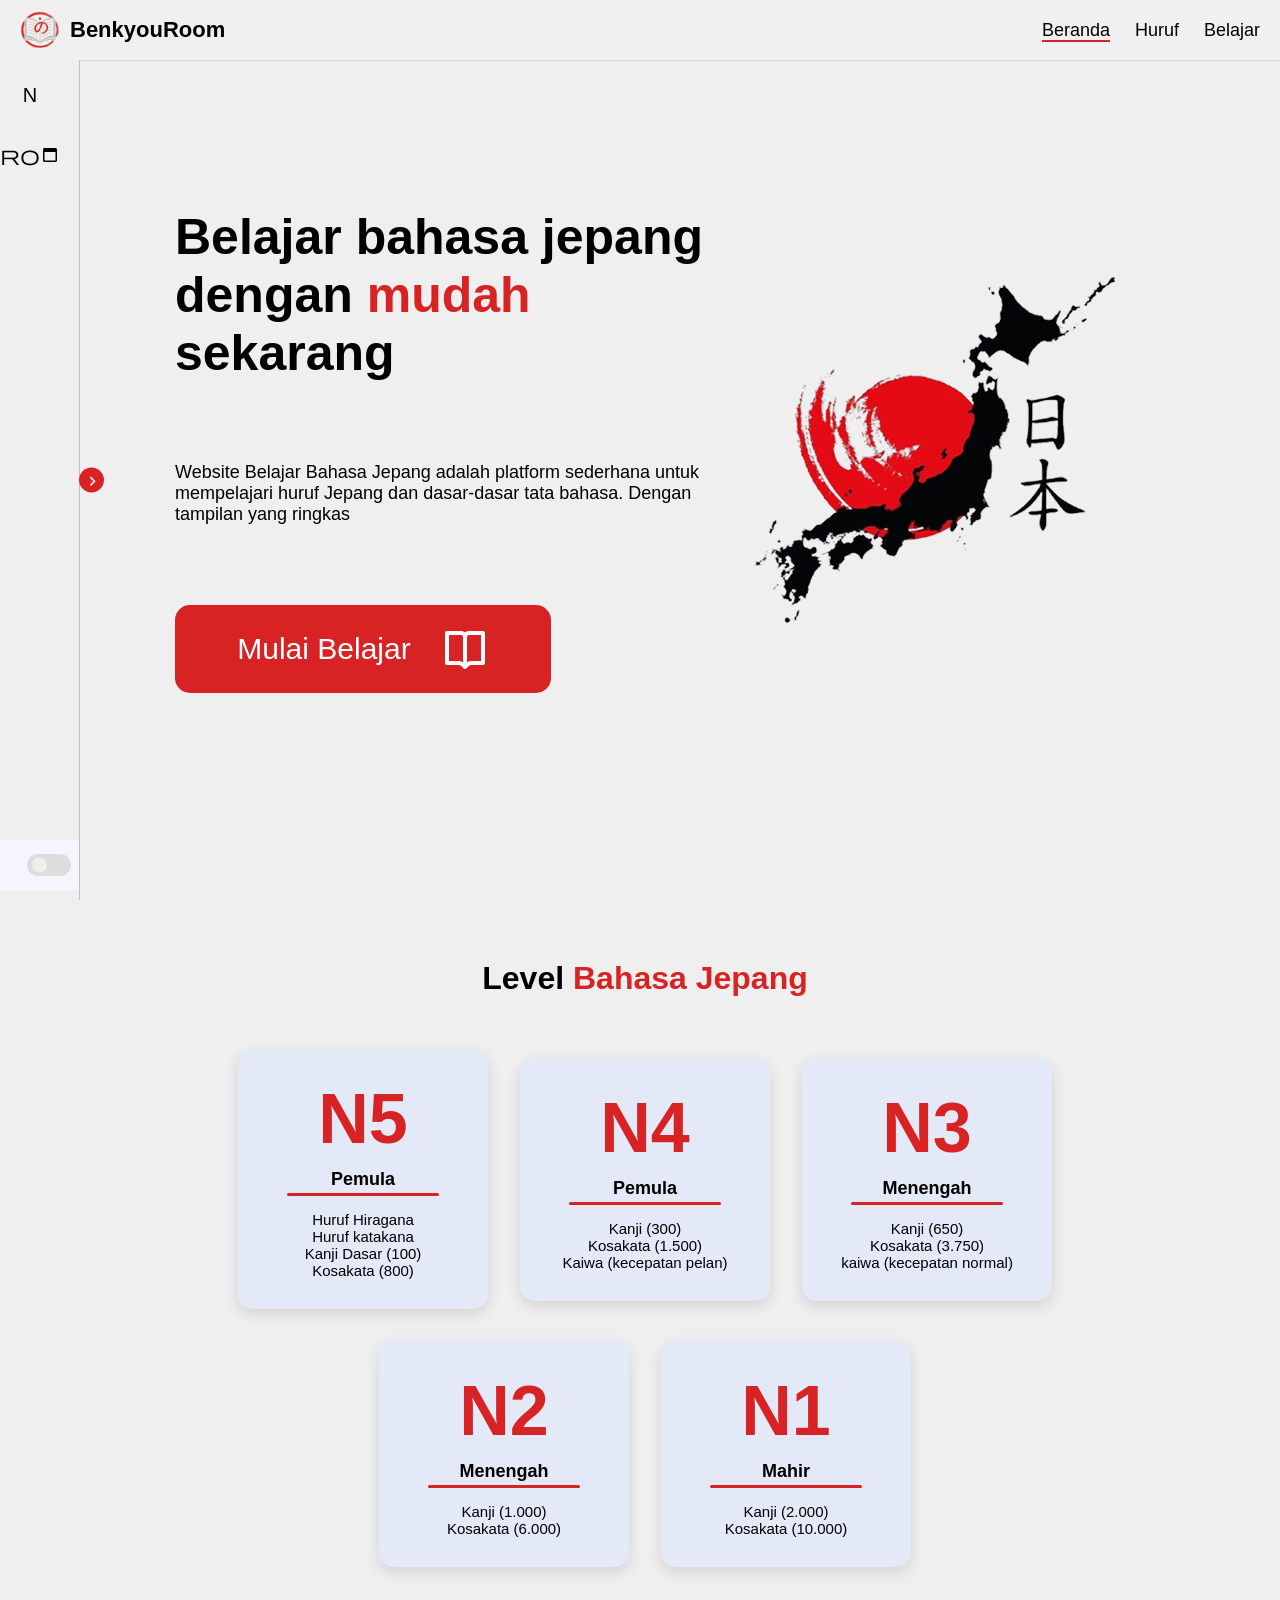
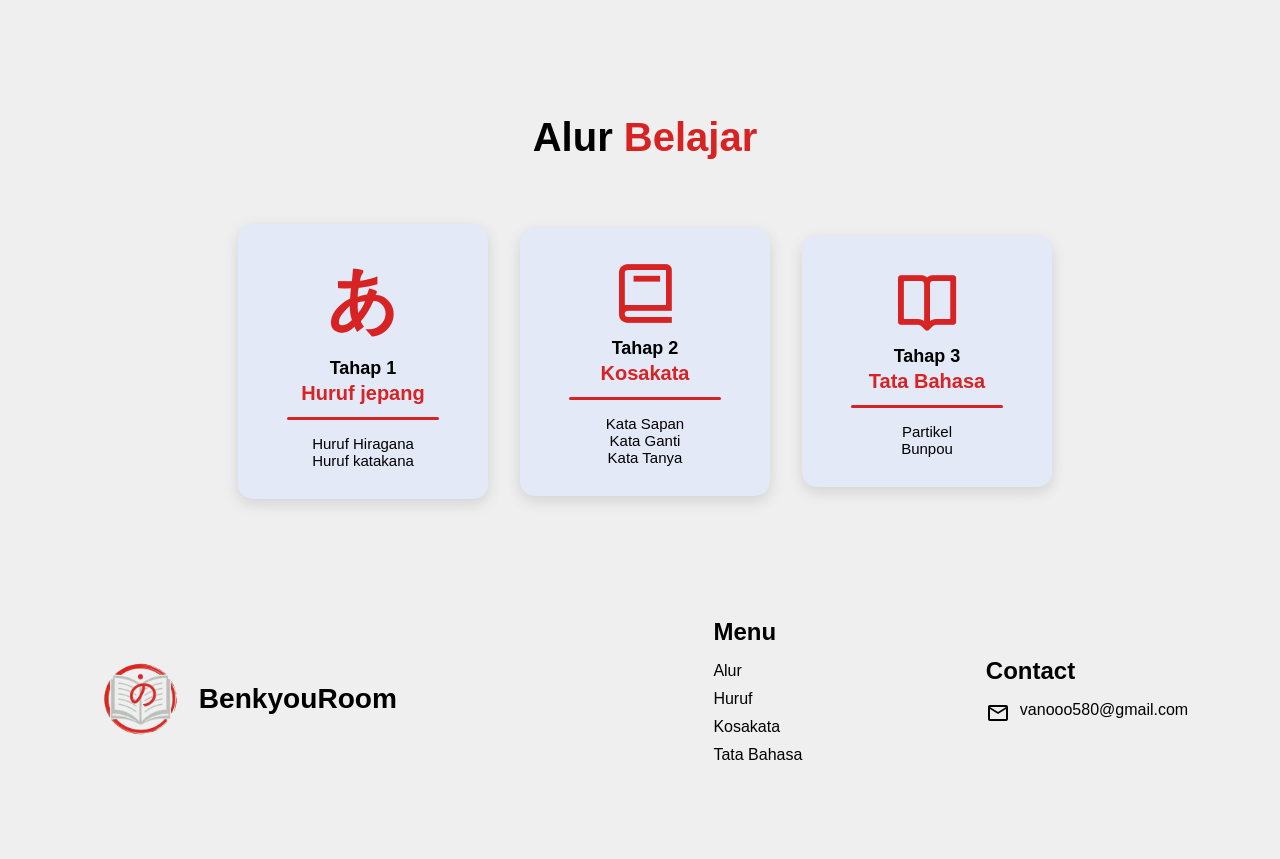
==== index.html @ 00b2b66e "Proses" ====
<!DOCTYPE html>
<html lang="en">
  <head>
    <meta charset="UTF-8" />
    <meta name="viewport" content="width=device-width, initial-scale=1.0" />
    <title>BenkyouRoom</title>
    <link rel="stylesheet" href="style.css" />
    <link rel="shortcut icon" href="img/favicon.png" type="image/x-icon">
    <link href="https://unpkg.com/boxicons@2.1.4/css/boxicons.min.css" rel="stylesheet" />
    <link href="https://fonts.googleapis.com/css2?family=Material+Symbols+Outlined" rel="stylesheet" />
  </head>
  <body>
    <!-- Loading -->
    <!-- <div id="loading">
      <div class="loader"></div>
    </div> -->

    <!-- Navbar -->
    <div id="appearance" >
      <nav class="top-navbar">
        <div class="nav-left">
          <img src="img/logo.png" class="nav-logo" />
          <h2 class="nav-title">BenkyouRoom</h2>
        </div>

        <ul class="nav-menu">
          <li><a href="" class="active" >Beranda</a></li>
          <li><a href="huruf.html">Huruf</a></li>
          <li><a href="belajar.html">Belajar</a></li>
        </ul>
      </nav>

      <!-- Sidebar -->
      <div class="sidebar close">
        <i class="bx bx-chevron-right toggle"></i>
        <div class="menu-bar">
          <div class="menu">
            <ul class="menu-links">
              <li class="nav-link">
                <a href="#level">
                  <span class="icon">N</span>
                  <span class="text nav-text">Level</span>
                </a>
              </li>
              <li class="nav-link">
                <a href="#alur">
                  <span class="material-symbols-outlined icon">
                    road
                    </span>
                  <span class="text nav-text">Alur</span>
                </a>
              </li>
            </ul>
          </div>

          <div class="bottom-content">
            <li class="mode">
              <div class="moon-sun">
                <i class="bx bx-moon icon moon"></i>
                <i class="bx bx-sun icon sun"></i>
              </div>
              <span class="mode-text text">Dark Mode</span>

              <div class="toggle-switch">
                <span class="switch"></span>
              </div>
            </li>
          </div>
        </div>
      </div>

      <main class="container">
        <div class="hero-section" id="beranda">
          <div class="text">
            <h1 class="header">
              Belajar bahasa jepang dengan <span class="red">mudah</span> <br />
              sekarang
            </h1>
            <p class="descrip">Website Belajar Bahasa Jepang adalah platform sederhana untuk mempelajari huruf Jepang dan dasar-dasar tata bahasa. Dengan tampilan yang ringkas</p>
            <div class="btn">
              <button  id="btnMulai">Mulai Belajar <i class="bx bx-book-open icon"></i></button>
            </div>
          </div>

          <div class="img-wrapper">
            <img class="pulau_black" src="img/pulau_black.png" width="100%" />
            <img class="pulau_with" src="img/pulau_with.png " width="110%" />
          </div>
        </div>

        <div class="huruf-container" id="level">
          <h1 class="title">Level <span class="red">Bahasa Jepang</span></h1>
          <div class="huruf-wrapper">
            <div class="box">
              <h1>N5</h1>
              <h4>Pemula</h4>
              <span></span>
              <ul>
                <li>Huruf Hiragana</li>
                <li>Huruf katakana</li>
                <li>Kanji Dasar (100) </li>
                <li>Kosakata (800) </li>
              </ul>
            </div>
            <div class="box">
              <h1>N4</h1>
              <h4>Pemula</h4>
              <span></span>
              <ul>
                <li>Kanji (300) </li>
                <li>Kosakata (1.500) </li>
                <li>Kaiwa (kecepatan pelan)</li>
              </ul>
            </div>
            <div class="box">
              <h1>N3</h1>
              <h4>Menengah</h4>
              <span></span>
              <ul>
                <li>Kanji (650) </li>
                <li>Kosakata (3.750) </li>
                <li>kaiwa (kecepatan normal)</li>
                <li></li>
              </ul>
            </div>
          </div>
          <div class="huruf-wrapper">
            <div class="box">
              <h1>N2</h1>
              <h4>Menengah</h4>
              <span></span>
              <ul>
                <li>Kanji (1.000) </li>
                <li>Kosakata (6.000) </li>
              </ul>
            </div>
            <div class="box">
              <h1>N1</h1>
              <h4>Mahir</h4>
              <span></span>
              <ul>
                <li>Kanji (2.000) </li>
                <li>Kosakata (10.000) </li>
              </ul>
            </div>
          </div>
        </div>
        <!-- ==== Alur Belajar ==== -->
         <div class="huruf-container" id="alur">
          <h1 class="title">Alur <span class="red">Belajar</span> </h1>

          <div class="huruf-wrapper">
            <div class="box">
              <h1>あ</h1>
              <h4>Tahap 1</h4>
              <h2>Huruf jepang</h2>
              <span></span>
              <ul>
                <li>Huruf Hiragana</li>
                <li>Huruf katakana</li>
              </ul>
            </div>
            <div class="box">
              <i class='bx bx-book'></i>
              <h4>Tahap 2</h4>
              <h2>Kosakata</h2>
              <span></span>
              <ul>
                <li>Kata Sapan</li>
                <li>Kata Ganti</li>
                <li>Kata Tanya</li>
              </ul>
            </div>
            <div class="box">
              <i class='bx bx-book-open'></i>
              <h4>Tahap 3</h4>
              <h2>Tata Bahasa</h2>
              <span></span>
              <ul>
                <li>Partikel</li>
                <li>Bunpou</li>
              </ul>
            </div>
          </div>
         </div>
      </main>

      <footer class="container">
        <div class="footer-container">
          <div class="logo">
            <img src="img/logo.png" alt="Logo" width="18%">
            <h3>BenkyouRoom</h3>
          </div>
          <div class="menu">
            <h2>Menu</h2>
            <ul class="jarak">
              <li>Alur</li>
              <li>Huruf</li>
              <li>Kosakata</li>
              <li>Tata Bahasa</li>
            </ul>
          </div>
          <div class="contact">
            <h2>Contact</h2>
           <div class="contact-container jarak">
            <span class="material-symbols-outlined">
              mail
              </span>
            <p>vanooo580@gmail.com</p>
           </div>
          </div>
        </div>
      </footer>
    </div>
    <script src="script.js"></script>
  </body>
</html>
---- style.css ----
* {
    font-family: sans-serif;
    margin: 0;
    padding: 0;
    box-sizing: border-box;
}

:root {
    /* === Colors === */
    --body-color: #E4E9F7;
    --sidebar-color: #efefef;
    --primary-color: #D72323;
    --primary-color-light: #F6F5FF;
    --toggle-color: #DDD;
    --text-color: #000;

    /* === Transition === */
    --tran-02: all 0.2s ease;
    --tran-03: all 0.3s ease;
    --tran-04: all 0.4s ease;
    --tran-05: all 0.5s ease;
}

html {
    scroll-behavior: smooth;
}

body {
    height: 100vh;
    background-color: var(--sidebar-color);
    transition: var(--tran-05);
}

body.dark {
    --body-color: #18191a;
    --sidebar-color: #242526;
    --primary-color: #3A3B3C;
    --primary-color-light: #3a3b3c;
    --toggle-color: #fff;
    --text-color: #ccc;
}

body.dark .sidebar .toggle {
    color: var(--text-color);
}

/* ==== Loading ==== */
#loading {
    margin: 0;
    height: 100vh;
    display: flex;
    justify-content: center;
    align-items: center;
}

.loader {
    width: 50px;
    aspect-ratio: 1;
    border-radius: 50%;
    border: 8px solid #f83838;
    animation: l20-1 0.8s infinite linear alternate, l20-2 1.6s infinite linear;
}

@keyframes l20-1 {
    0% {
        clip-path: polygon(50% 50%, 0 0, 50% 0%, 50% 0%, 50% 0%, 50% 0%, 50% 0%)
    }

    12.5% {
        clip-path: polygon(50% 50%, 0 0, 50% 0%, 100% 0%, 100% 0%, 100% 0%, 100% 0%)
    }

    25% {
        clip-path: polygon(50% 50%, 0 0, 50% 0%, 100% 0%, 100% 100%, 100% 100%, 100% 100%)
    }

    50% {
        clip-path: polygon(50% 50%, 0 0, 50% 0%, 100% 0%, 100% 100%, 50% 100%, 0% 100%)
    }

    62.5% {
        clip-path: polygon(50% 50%, 100% 0, 100% 0%, 100% 0%, 100% 100%, 50% 100%, 0% 100%)
    }

    75% {
        clip-path: polygon(50% 50%, 100% 100%, 100% 100%, 100% 100%, 100% 100%, 50% 100%, 0% 100%)
    }

    100% {
        clip-path: polygon(50% 50%, 50% 100%, 50% 100%, 50% 100%, 50% 100%, 50% 100%, 0% 100%)
    }
}

@keyframes l20-2 {
    0% {
        transform: scaleY(1) rotate(0deg)
    }

    49.99% {
        transform: scaleY(1) rotate(135deg)
    }

    50% {
        transform: scaleY(-1) rotate(0deg)
    }

    100% {
        transform: scaleY(-1) rotate(-135deg)
    }
}

/* ===== TOP NAVBAR ===== */
.top-navbar {
    width: 100%;
    background: #f0f0f0;
    border-bottom: 1px solid #d4d4d4;
    padding: 10px 20px;
    display: flex;
    align-items: center;
    justify-content: space-between;
    position: fixed;
    top: 0;
    left: 0;
    z-index: 100;
}

.nav-left {
    display: flex;
    align-items: center;
    gap: 10px;
}

.nav-logo {
    width: 40px;
    height: 40px;
    object-fit: contain;
}

.nav-title {
    font-size: 22px;
    font-weight: 700;
}

.nav-menu {
    list-style: none;
    display: flex;
    gap: 25px;
}

.nav-menu li a {
    position: relative;
    text-decoration: none;
    color: #000;
    font-size: 18px;
}

.nav-menu li a::after {
    content: "";
    position: absolute;
    left: 0;
    bottom: -3px;
    width: 0;
    height: 2px;
    background: #D72323;
    transition: 0.3s ease;
}

.nav-menu li a:hover::after {
    width: 100%;
}

.active {
    border-bottom: 2px solid #D72323;
}

/* ==== Sidebar ==== */
.sidebar {
    position: fixed;
    top: 60px;
    left: 0;
    height: calc(100% - 60px);
    width: 250px;
    background-color: var(--sidebar-color);
    transition: var(--tran-05);
    z-index: 1000;
    border-right: 1px solid rgba(0, 0, 0, 0.2);
}

body.dark .sidebar {
    border-right: 1px solid rgba(255, 255, 255, 0.2);
}

.sidebar.close {
    width: 80px;
}

.sidebar li {
    height: 50px;
    margin-top: 10px;
    list-style: none;
    display: flex;
    align-items: center;
}

.sidebar li .icon {
    display: flex;
    align-items: center;
    justify-content: center;
    font-size: 20px;
    min-width: 60px;
}

.sidebar li .icon,
.sidebar li .text {
    color: var(--text-color);
    transition: var(--tran-02);
}

.sidebar .text {
    font-size: 16px;
    font-weight: 500;
    color: var(--text-color);
    transition: var(--tran-04);
    white-space: nowrap;
    opacity: 1;
}

.sidebar.close .text {
    opacity: 0;
}

.sidebar .toggle {
    position: absolute;
    top: 50%;
    right: -25px;
    height: 25px;
    width: 25px;
    background-color: var(--primary-color);
    display: flex;
    align-items: center;
    justify-content: center;
    border-radius: 50%;
    transform: translateY(-50%) rotate(180deg);
    color: var(--sidebar-color);
    font-size: 20px;
}

.sidebar.close .toggle {
    transform: translateY(-50%);
}

body.dark .sidebar .toggle {
    color: var(--text-color);
}

.sidebar li a {
    height: 100%;
    width: 100%;
    display: flex;
    align-items: center;
    text-decoration: none;
    border-radius: 6px;
    transition: var(--tran-04);
}

.sidebar li a:hover {
    background-color: var(--primary-color);
}

.sidebar li a:hover .icon,
.sidebar li a:hover .text {
    color: var(--sidebar-color);
}

body.dark li a:hover .icon,
body.dark li a:hover .text {
    color: var(--text-color);
}

.sidebar .menu-bar {
    height: calc(100% - 10px);
    display: flex;
    flex-direction: column;
    justify-content: space-between;
}

.menu-bar .mode {
    background-color: var(--primary-color-light);
    position: relative;
    background-color: var(--primary-color-light);
}

.menu-bar .mode .moon-sun {
    height: 50px;
    width: 60px;
    display: flex;
    align-items: center;
}

.menu-bar .mode i {
    position: absolute;
}

.menu-bar .mode i.sun {
    opacity: 0;
}

body.dark .menu-bar .mode i.sun {
    opacity: 1;
}

body.dark .menu-bar .mode i.moon {
    opacity: 0;
}

.menu-bar .mode .toggle-switch {
    right: 0;
    position: absolute;
    height: 100%;
    display: flex;
    align-items: center;
    justify-content: center;
    min-width: 60px;
    border-radius: 6px;
    cursor: pointer;
    background-color: var(--primary-color-light);
}

.toggle-switch .switch {
    position: relative;
    height: 22px;
    width: 44px;
    border-radius: 25px;
    background-color: var(--toggle-color);
}

.switch::before {
    content: '';
    position: absolute;
    height: 15px;
    width: 15px;
    border-radius: 50%;
    top: 50%;
    left: 5px;
    transform: translateY(-50%);
    background: var(--sidebar-color);
    transition: var(--tran-03);
}

body.dark .switch::before {
    left: 20px;
}

/* ==== Hero section ==== */
.container {
    margin-left: 250px;
}

.hero-section {
    display: flex;
    justify-content: center;
    align-items: center;
    gap: 20px;
    height: 100vh;
}

.jarak {
    margin: 1rem 0;

}

body.dark .container {
    color: var(--text-color);
}

.sidebar.close~.container {
    margin-left: 10px;
}

.container .text {
    width: 35rem;
    font-size: 25px;
    display: flex;
    flex-direction: column;
    gap: 80px;
}

.container .descrip {
    font-size: large;
}

.red {
    color: #D72323;
}

.btn button {
    background-color: #D72323;
    padding: 20px;
    border: none;
    border-radius: 15px;
    color: #fff;
    width: 376px;
    font-size: 30px;
    display: flex;
    align-items: center;
    justify-content: center;
    gap: 30px;
    cursor: pointer;
    transition: transform 0.4s ease, box-shadow 0.4s ease;
}

.btn a{
    text-decoration: none;
}

.btn button:hover {
    transform: translateY(-20px);
    transition: var(--tran-05);
}

.btn button .icon {
    font-size: 3rem;
}

.pulau_black {
    display: block;
}

.pulau_with {
    display: none;
}

body.dark .pulau_black {
    display: none;
}

body.dark .pulau_with {
    display: block;
}

/* ≒＝＝＝ Table ==== */
.huruf-container {
    width: 100%;
    display: flex;
    flex-direction: column;
    justify-content: center;
    padding: 40px 0;
}

.huruf-wrapper {
    display: flex;
    align-items: center;
    justify-content: center;
    margin-top: 2rem;
}

.title {
    text-align: center;
    font-size: 32px;
    font-weight: bold;
    margin: 20px;
}

table {
    border-collapse: collapse;
    margin-top: 2rem;
}

table td {
    width: 80px;
    height: 80px;
    border: 1px solid #000;
    text-align: center;
    vertical-align: middle;
    font-size: 28px;
    font-weight: bold;
    position: relative;
}

table td:hover {
    background-color: var(--primary-color);
    color: #fff;
    transform: scale(1.15);
    outline: 1px solid #000;
    border-radius: 10px;
    cursor: pointer;
}

body.dark table td {
    border-color: #fff;
}

table td span {
    display: block;
    font-size: 14px;
    margin-top: 4px;
    font-weight: normal;
}


/* ==== Alur ==== */

#alur {
    width: 100%;
    display: flex;
    flex-direction: column;
    align-items: center;
    margin-top: 3rem;
}

#alur .title {
    font-size: 40px;
    margin-bottom: 2rem;
}

#alur .title .red {
    color: #D72323;
}

.huruf-wrapper {
    display: flex;
    justify-content: center;
    flex-wrap: wrap;
    gap: 2rem;
}

.box {
    width: 250px;
    background: var(--body-color);
    border-radius: 15px;
    padding: 30px;
    text-align: center;
    box-shadow: 0px 5px 15px rgba(0, 0, 0, 0.12);
    transition: 0.3s;
}

.box:hover {
    transform: translateY(-5px);
    box-shadow: 0px 8px 20px rgba(0, 0, 0, 0.15);
}

.box h1,
.box i {
    font-size: 70px;
    margin-bottom: 10px;
    color: #D72323;
}


.box h4 {
    font-size: 18px;
    color: var(--text-color);
    margin-bottom: 3px;
}

.box h2 {
    font-size: 20px;
    color: #D72323;
    margin-bottom: 12px;
}

.box span {
    display: block;
    width: 80%;
    height: 3px;
    background: #D72323;
    margin: 0 auto 15px auto;
    border-radius: 10px;
}

.box ul {
    list-style: none;
    padding: 0;
}

.box ul li {
    font-size: 15px;
    text-align: center;
}

/* ==== footer ==== */

.footer-container {
    width: 100%;
    display: flex;
    align-items: center;
    justify-content: space-around;
}

.footer-container .logo {
    height: 20rem;
    display: flex;
    align-items: center;
    font-size: x-large;
    gap: 20px;
}

.footer-container .menu ul li {
    list-style: none;
    margin-bottom: 10px;
}

.footer-container .contact-container {
    display: flex;
    gap: 10px;
}

.tag {
    text-align: center;
    padding: 10px;
    background-color: #000;
    color: var(--body-color);
}

body.dark footer,
body.dark footer .tag {
    color: var(--text-color);
}

/* ==== Bab ==== */
.text-left {
    margin-left: 8rem;
}

.huruf-jepang {
   margin-left: 11rem;
   margin-top: 2rem;
   margin-bottom: 2rem;
}

.huruf-jepang,
.romaji {
    list-style: none;
}
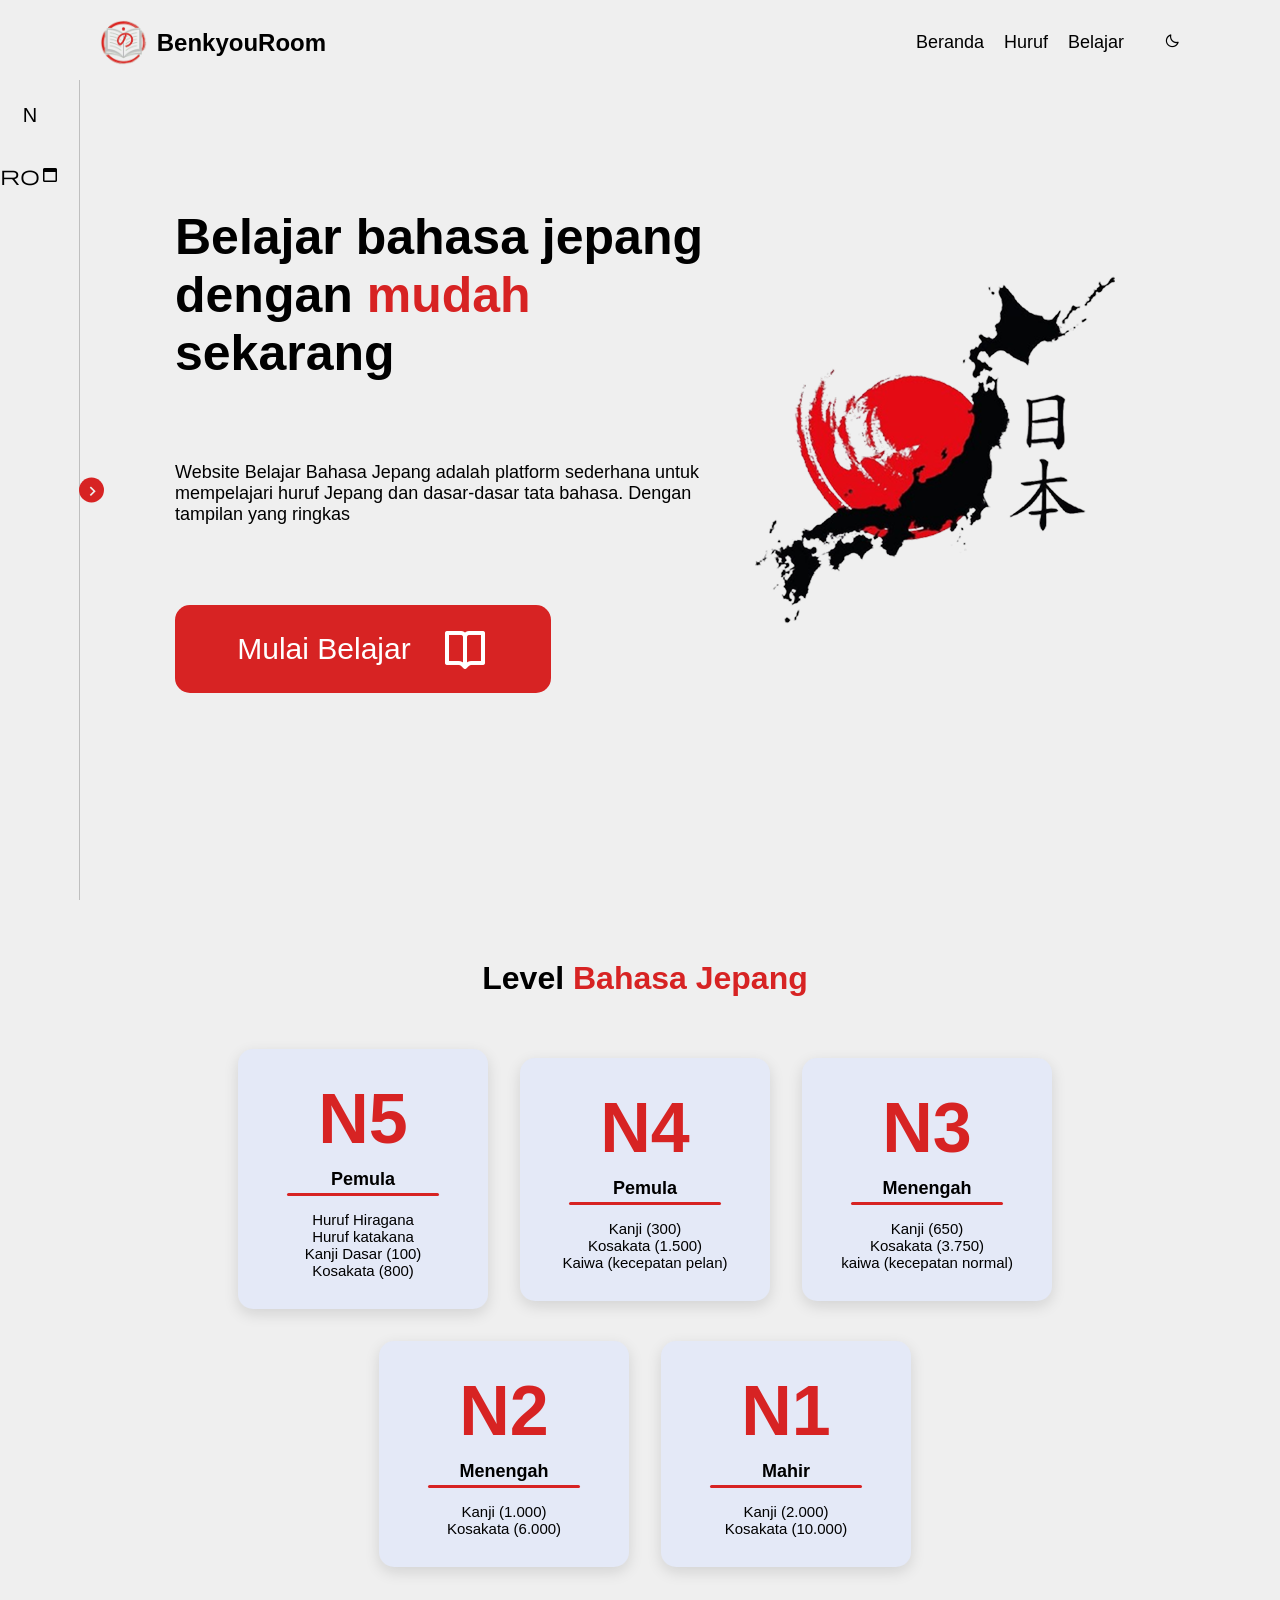
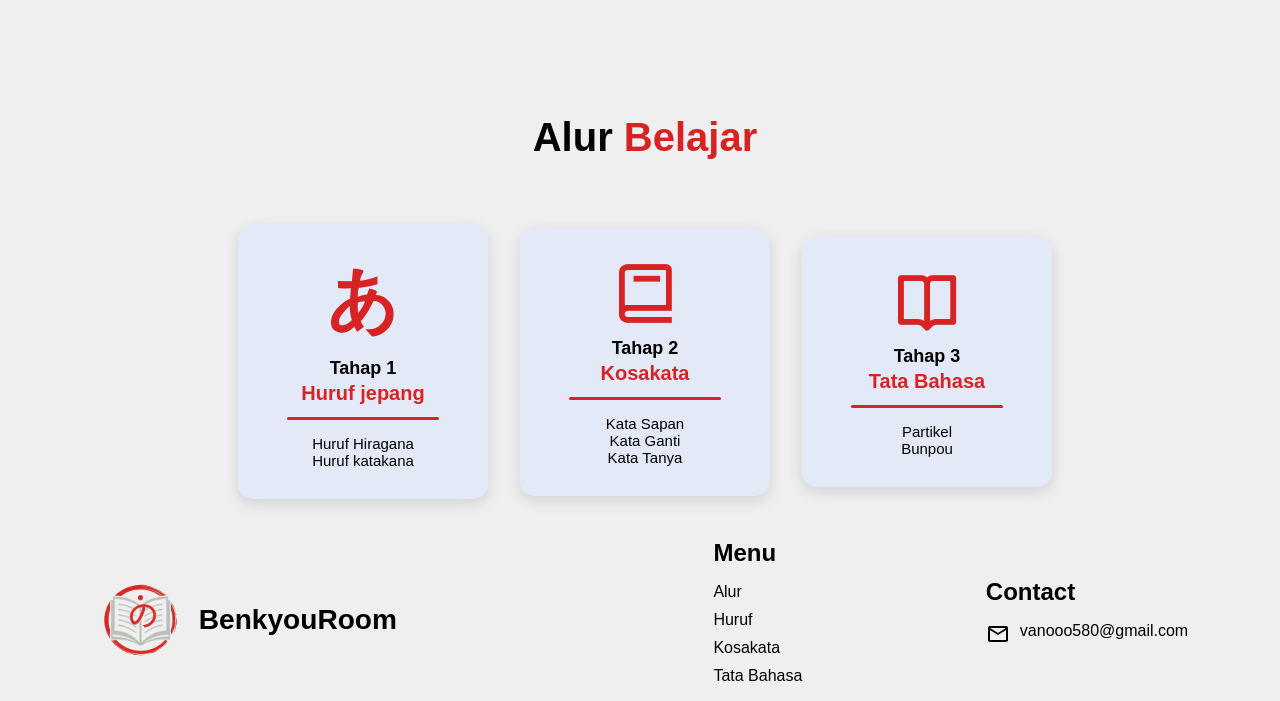
==== commit 786892a7: "g" ====
--- a/index.html
+++ b/index.html
@@ -16,20 +16,31 @@
     </div> -->
 
     <!-- Navbar -->
-    <div id="appearance" >
-      <nav class="top-navbar">
-        <div class="nav-left">
-          <img src="img/logo.png" class="nav-logo" />
-          <h2 class="nav-title">BenkyouRoom</h2>
-        </div>
-
-        <ul class="nav-menu">
-          <li><a href="" class="active" >Beranda</a></li>
-          <li><a href="huruf.html">Huruf</a></li>
-          <li><a href="belajar.html">Belajar</a></li>
-        </ul>
-      </nav>
-
+    <div id="appearance">
+    <nav class="nav1">
+      <div class="img1">
+        <img src="/img/logo.png" alt="icon" />
+        <h1>BenkyouRoom</h1>
+    </div>
+
+      <i class='bx bx-menu' id="menu-icon"></i>
+
+      <ul class="navbar1">
+        <li><a href="#">Beranda</a></li>
+        <li><a href="huruf.html">Huruf</a></li>
+        <li><a href="belajar.html">Belajar</a></li>
+        <li><div class="bottom-content">
+          <li class="mode">
+            <div class="moon-sun">
+              <i class="bx bx-moon icon moon icon-mode toggle-mode"></i>
+              <span class="mode-text text">Dark Mode</span>
+            </div>
+          </li>
+        </div></li>
+      </ul>
+    
+    </nav>
+    
       <!-- Sidebar -->
       <div class="sidebar close">
         <i class="bx bx-chevron-right toggle"></i>
@@ -52,20 +63,6 @@
               </li>
             </ul>
           </div>
-
-          <div class="bottom-content">
-            <li class="mode">
-              <div class="moon-sun">
-                <i class="bx bx-moon icon moon"></i>
-                <i class="bx bx-sun icon sun"></i>
-              </div>
-              <span class="mode-text text">Dark Mode</span>
-
-              <div class="toggle-switch">
-                <span class="switch"></span>
-              </div>
-            </li>
-          </div>
         </div>
       </div>
 
--- a/style.css
+++ b/style.css
@@ -110,75 +110,72 @@
 }
 
 /* ===== TOP NAVBAR ===== */
-.top-navbar {
-    width: 100%;
-    background: #f0f0f0;
-    border-bottom: 1px solid #d4d4d4;
-    padding: 10px 20px;
-    display: flex;
-    align-items: center;
-    justify-content: space-between;
+nav {
     position: fixed;
     top: 0;
     left: 0;
-    z-index: 100;
-}
-
-.nav-left {
+    width: 100%;
+    padding: 20px 100px;
+    z-index: 1000;
+    display: flex;
+    justify-content: space-between;
+    align-items: center;
+    margin-bottom: 1rem;
+    background-color: var(--sidebar-color);
+}
+
+.nav1 .img1 {
     display: flex;
     align-items: center;
     gap: 10px;
-}
-
-.nav-logo {
-    width: 40px;
-    height: 40px;
-    object-fit: contain;
-}
-
-.nav-title {
-    font-size: 22px;
-    font-weight: 700;
-}
-
-.nav-menu {
+    color: var(--text-color);
+}
+
+
+.nav1 .img1 img {
+    width: 12%;
+}
+
+.navbar1 {
     list-style: none;
     display: flex;
-    gap: 25px;
-}
-
-.nav-menu li a {
-    position: relative;
+    gap: 20px;
+    align-items: center;
+}
+
+.navbar1 li a {
     text-decoration: none;
-    color: #000;
+    color: var(--text-color);
     font-size: 18px;
-}
-
-.nav-menu li a::after {
-    content: "";
-    position: absolute;
-    left: 0;
-    bottom: -3px;
-    width: 0;
-    height: 2px;
-    background: #D72323;
-    transition: 0.3s ease;
-}
-
-.nav-menu li a:hover::after {
-    width: 100%;
-}
-
-.active {
-    border-bottom: 2px solid #D72323;
+    font-weight: 500;
+    transition: var(--tran-04);
+
+}
+
+.navbar1 li a:hover {
+    color: var(--primary-color);
+}
+
+#menu-icon {
+    font-size: 36px;
+    color: #333;
+    display: none;
+}
+
+.navbar1 .mode {
+    color: var(--text-color);
+}
+
+.navbar1 .mode .moon-sun span {
+    display: none;
 }
 
 /* ==== Sidebar ==== */
 .sidebar {
     position: fixed;
-    top: 60px;
+    top: 80px;
     left: 0;
-    height: calc(100% - 60px);
+    height: calc(100% - 80px);
     width: 250px;
     background-color: var(--sidebar-color);
     transition: var(--tran-05);
@@ -282,73 +279,6 @@
     display: flex;
     flex-direction: column;
     justify-content: space-between;
-}
-
-.menu-bar .mode {
-    background-color: var(--primary-color-light);
-    position: relative;
-    background-color: var(--primary-color-light);
-}
-
-.menu-bar .mode .moon-sun {
-    height: 50px;
-    width: 60px;
-    display: flex;
-    align-items: center;
-}
-
-.menu-bar .mode i {
-    position: absolute;
-}
-
-.menu-bar .mode i.sun {
-    opacity: 0;
-}
-
-body.dark .menu-bar .mode i.sun {
-    opacity: 1;
-}
-
-body.dark .menu-bar .mode i.moon {
-    opacity: 0;
-}
-
-.menu-bar .mode .toggle-switch {
-    right: 0;
-    position: absolute;
-    height: 100%;
-    display: flex;
-    align-items: center;
-    justify-content: center;
-    min-width: 60px;
-    border-radius: 6px;
-    cursor: pointer;
-    background-color: var(--primary-color-light);
-}
-
-.toggle-switch .switch {
-    position: relative;
-    height: 22px;
-    width: 44px;
-    border-radius: 25px;
-    background-color: var(--toggle-color);
-}
-
-.switch::before {
-    content: '';
-    position: absolute;
-    height: 15px;
-    width: 15px;
-    border-radius: 50%;
-    top: 50%;
-    left: 5px;
-    transform: translateY(-50%);
-    background: var(--sidebar-color);
-    transition: var(--tran-03);
-}
-
-body.dark .switch::before {
-    left: 20px;
 }
 
 /* ==== Hero section ==== */
@@ -409,7 +339,7 @@
     transition: transform 0.4s ease, box-shadow 0.4s ease;
 }
 
-.btn a{
+.btn a {
     text-decoration: none;
 }
 
@@ -578,6 +508,7 @@
     text-align: center;
 }
 
+
 /* ==== footer ==== */
 
 .footer-container {
@@ -588,7 +519,6 @@
 }
 
 .footer-container .logo {
-    height: 20rem;
     display: flex;
     align-items: center;
     font-size: x-large;
@@ -623,12 +553,264 @@
 }
 
 .huruf-jepang {
-   margin-left: 11rem;
-   margin-top: 2rem;
-   margin-bottom: 2rem;
+    margin-left: 11rem;
+    margin-top: 2rem;
+    margin-bottom: 2rem;
 }
 
 .huruf-jepang,
 .romaji {
     list-style: none;
+}
+
+/* ==== Tablet ==== */
+
+@media only screen and (min-width: 577px) and (max-width: 768px) {
+
+    .sidebar {
+        width: 190px;
+    }
+
+    .sidebar.close {
+        width: 70px;
+    }
+
+    .sidebar li .icon {
+        font-size: 18px;
+        min-width: 50px;
+    }
+
+    .sidebar .text {
+        font-size: 14px;
+    }
+
+    .sidebar .toggle {
+        right: -22px;
+        height: 30px;
+        width: 30px;
+        font-size: 18px;
+    }
+
+    .menu-bar .mode .moon-sun {
+        width: 50px;
+    }
+
+    .toggle-switch .switch {
+        height: 20px;
+        width: 40px;
+    }
+
+    .switch::before {
+        height: 13px;
+        width: 13px;
+        left: 4px;
+    }
+
+    .sidebar~.container {
+        margin-left: 200px;
+        transition: var(--tran-05);
+    }
+
+    .sidebar.close~.container {
+        margin-left: 70px;
+    }
+
+    .hero-section {
+        flex-direction: column;
+        justify-content: center;
+        align-items: center;
+        text-align: center;
+        height: auto;
+        padding: 50px 0;
+        gap: 40px;
+        margin-top: 3rem;
+    }
+
+    .container .text {
+        width: 90%;
+        font-size: 20px;
+        gap: 40px;
+    }
+
+    .container .text .header {
+        font-size: 32px;
+        line-height: 1.3;
+    }
+
+    .descrip {
+        font-size: 17px;
+    }
+
+    /* ===== BUTTON ===== */
+    .btn button {
+        width: 260px;
+        font-size: 22px;
+        padding: 15px;
+        gap: 15px;
+        margin-left: 10rem;
+    }
+
+    .btn button .icon {
+        font-size: 2.2rem;
+    }
+
+    .img-wrapper {
+        width: 80%;
+        display: flex;
+        justify-content: center;
+    }
+
+    .pulau_black,
+    .pulau_with {
+        width: 100%;
+    }
+
+    .nav-menu {
+        gap: 20px;
+    }
+
+    .nav-logo {
+        width: 45px;
+    }
+
+    .nav-title {
+        font-size: 22px;
+    }
+
+    .huruf-wrapper {
+        width: 80%;
+        overflow-x: auto;
+        display: flex;
+        margin-left: 4rem;
+    }
+
+    .huruf-wrapper table {
+        width: 100%;
+        max-width: 900px;
+        border-collapse: collapse;
+    }
+
+    .footer-container {
+        flex-direction: column;
+        text-align: center;
+        gap: 10px;
+    }
+
+    .kosakata {
+        padding-left: 1rem;
+
+    }
+}
+
+@media (max-width: 576px) {
+
+    nav {
+        display: flex;
+        justify-content: space-between;
+        align-items: center;
+        padding: 20px 30px;
+    }
+
+    .nav1 .img1 {
+        display: flex;
+        align-items: center;
+        gap: 10px;
+    }
+
+
+    .nav1 .img1 img {
+        width: 19%;
+    }
+
+    .img1 h1 {
+        font-size: 18px;
+    }
+
+    .navbar1 .mode .moon-sun{
+        display: flex;
+        gap: 20px;
+    }
+    .navbar1 .mode .moon-sun span {
+        display: block;
+    }
+
+    .hero-section {
+        flex-direction: column;
+        justify-content: center;
+        align-items: center;
+        text-align: center;
+        height: auto;
+        padding: 50px 0;
+        gap: 40px;
+        margin-top: 3rem;
+    }
+
+    .btn button {
+        width: 260px;
+        font-size: 22px;
+        padding: 15px;
+        gap: 15px;
+        margin-left: 3rem;
+    }
+
+    .btn button .icon {
+        font-size: 2.2rem;
+    }
+
+    .container .text {
+        width: 90%;
+        font-size: 20px;
+        gap: 40px;
+    }
+
+    .container .text .header {
+        font-size: 32px;
+        line-height: 1.3;
+    }
+
+    .descrip {
+        font-size: 13px;
+    }
+
+    .sidebar {
+        display: none;
+    }
+
+    #menu-icon {
+        display: block;
+        cursor: pointer;
+        color: var(--primary-color);
+    }
+
+    .navbar1 {
+        position: fixed;
+        top: 90px;
+        left: 0;
+        width: 100%;
+        display: block;
+        padding: 0.5rem 4%;
+        background-color: var(--sidebar-color);
+        box-shadow: 0 5px 10px rgba(0, 0, 0, 0.1);
+        border-bottom: 1px solid #000000;
+        display: none;
+    }
+
+    .navbar1.active {
+        display: block;
+    }
+
+    .navbar1 li {
+        margin: 1.5rem 0;
+    }
+
+    .footer-container {
+        flex-direction: column;
+        text-align: center;
+        gap: 10px;
+    }
+
+    .huruf-jepang, .materi{
+        margin-left: 1rem;
+    } 
+
 }
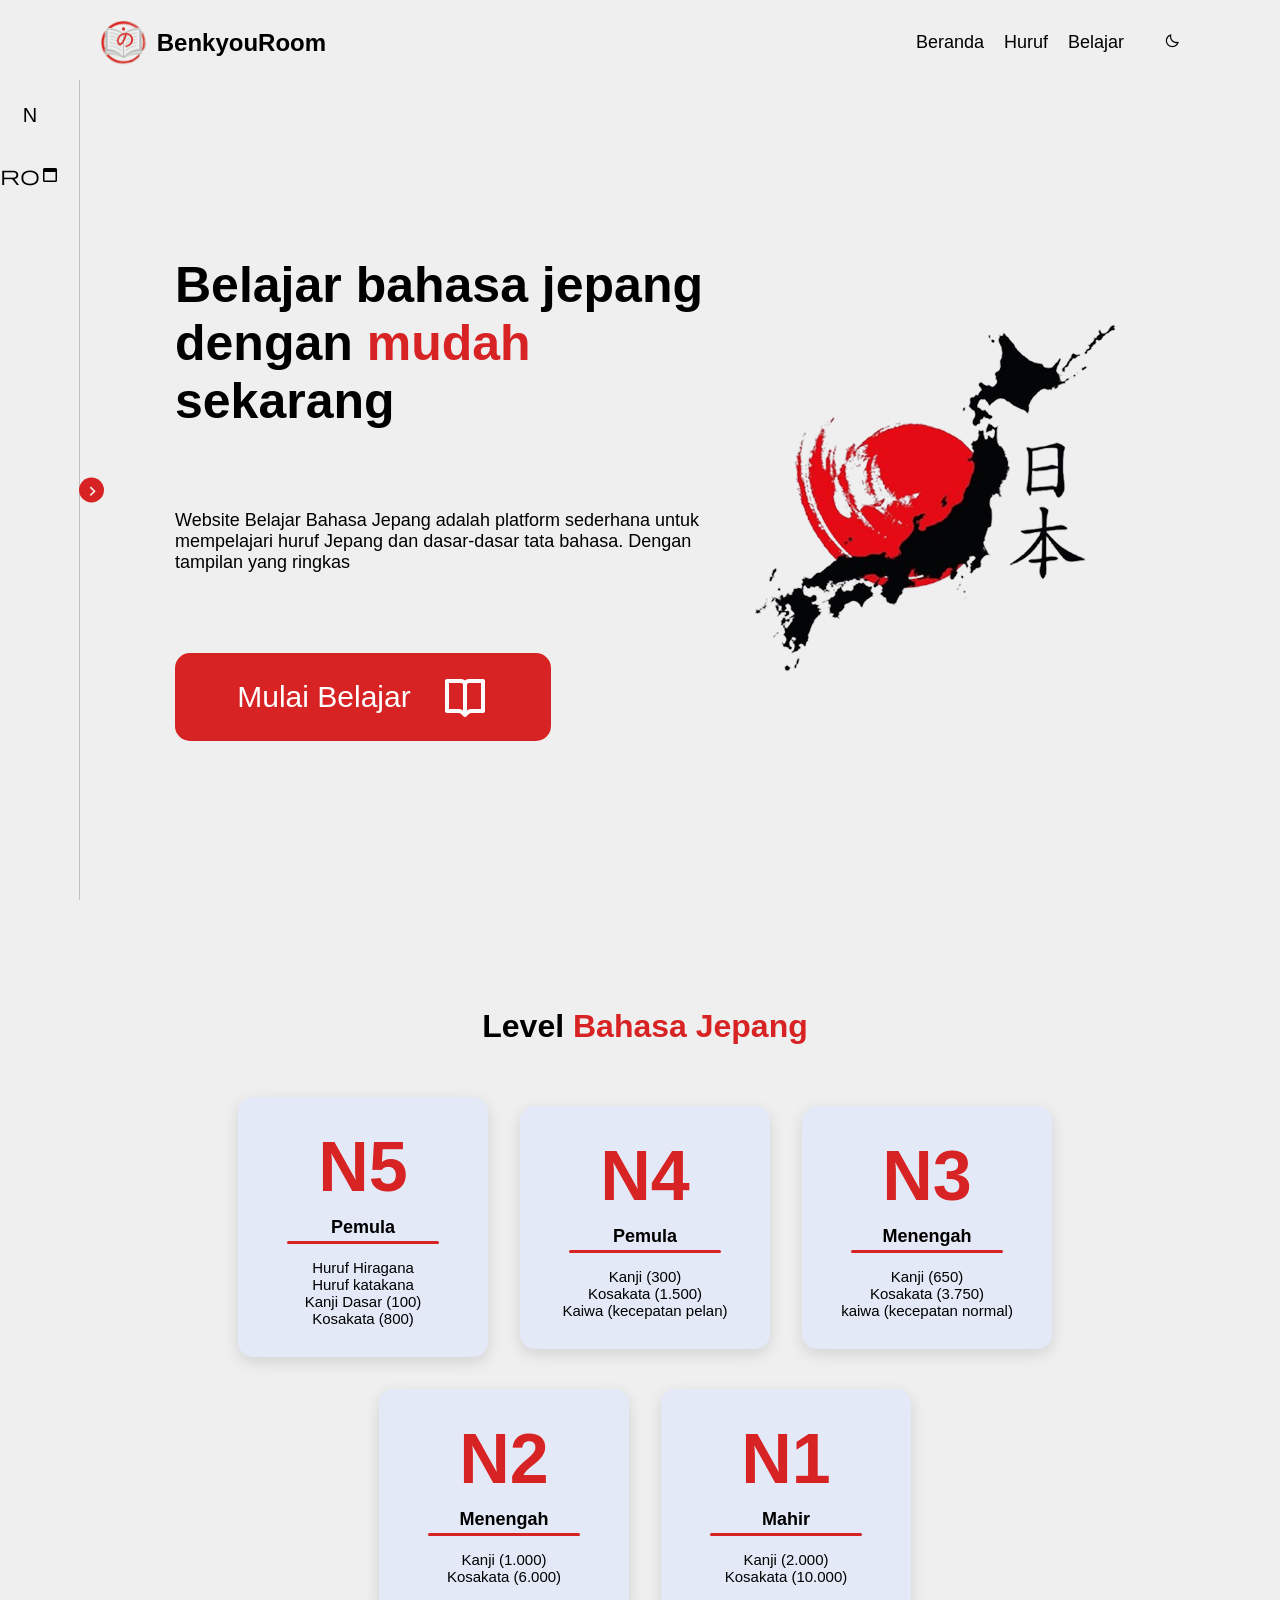
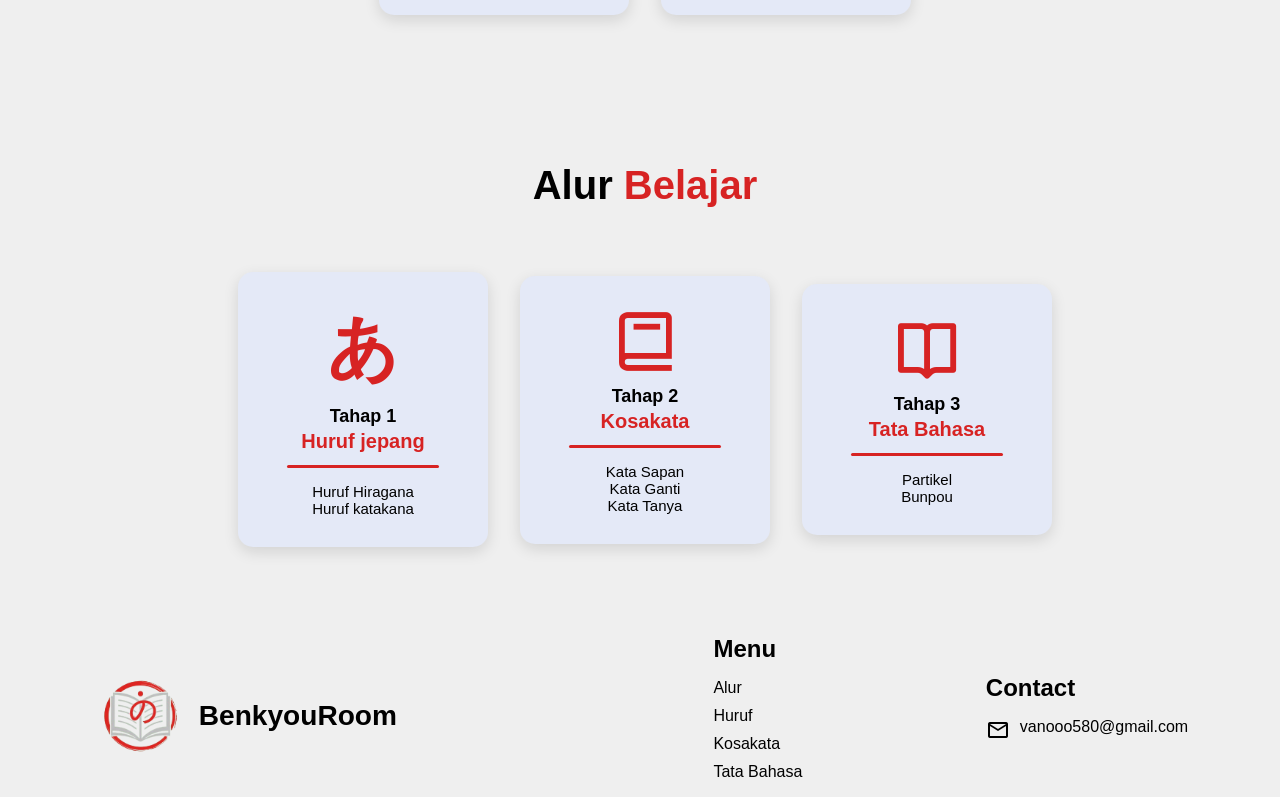
==== commit f8fdc347: "semiapekfinel" ====
--- a/index.html
+++ b/index.html
@@ -10,10 +10,6 @@
     <link href="https://fonts.googleapis.com/css2?family=Material+Symbols+Outlined" rel="stylesheet" />
   </head>
   <body>
-    <!-- Loading -->
-    <!-- <div id="loading">
-      <div class="loader"></div>
-    </div> -->
 
     <!-- Navbar -->
     <div id="appearance">
--- a/style.css
+++ b/style.css
@@ -42,71 +42,6 @@
 
 body.dark .sidebar .toggle {
     color: var(--text-color);
-}
-
-/* ==== Loading ==== */
-#loading {
-    margin: 0;
-    height: 100vh;
-    display: flex;
-    justify-content: center;
-    align-items: center;
-}
-
-.loader {
-    width: 50px;
-    aspect-ratio: 1;
-    border-radius: 50%;
-    border: 8px solid #f83838;
-    animation: l20-1 0.8s infinite linear alternate, l20-2 1.6s infinite linear;
-}
-
-@keyframes l20-1 {
-    0% {
-        clip-path: polygon(50% 50%, 0 0, 50% 0%, 50% 0%, 50% 0%, 50% 0%, 50% 0%)
-    }
-
-    12.5% {
-        clip-path: polygon(50% 50%, 0 0, 50% 0%, 100% 0%, 100% 0%, 100% 0%, 100% 0%)
-    }
-
-    25% {
-        clip-path: polygon(50% 50%, 0 0, 50% 0%, 100% 0%, 100% 100%, 100% 100%, 100% 100%)
-    }
-
-    50% {
-        clip-path: polygon(50% 50%, 0 0, 50% 0%, 100% 0%, 100% 100%, 50% 100%, 0% 100%)
-    }
-
-    62.5% {
-        clip-path: polygon(50% 50%, 100% 0, 100% 0%, 100% 0%, 100% 100%, 50% 100%, 0% 100%)
-    }
-
-    75% {
-        clip-path: polygon(50% 50%, 100% 100%, 100% 100%, 100% 100%, 100% 100%, 50% 100%, 0% 100%)
-    }
-
-    100% {
-        clip-path: polygon(50% 50%, 50% 100%, 50% 100%, 50% 100%, 50% 100%, 50% 100%, 0% 100%)
-    }
-}
-
-@keyframes l20-2 {
-    0% {
-        transform: scaleY(1) rotate(0deg)
-    }
-
-    49.99% {
-        transform: scaleY(1) rotate(135deg)
-    }
-
-    50% {
-        transform: scaleY(-1) rotate(0deg)
-    }
-
-    100% {
-        transform: scaleY(-1) rotate(-135deg)
-    }
 }
 
 /* ===== TOP NAVBAR ===== */
@@ -284,6 +219,7 @@
 /* ==== Hero section ==== */
 .container {
     margin-left: 250px;
+    margin-top: 3rem;
 }
 
 .hero-section {
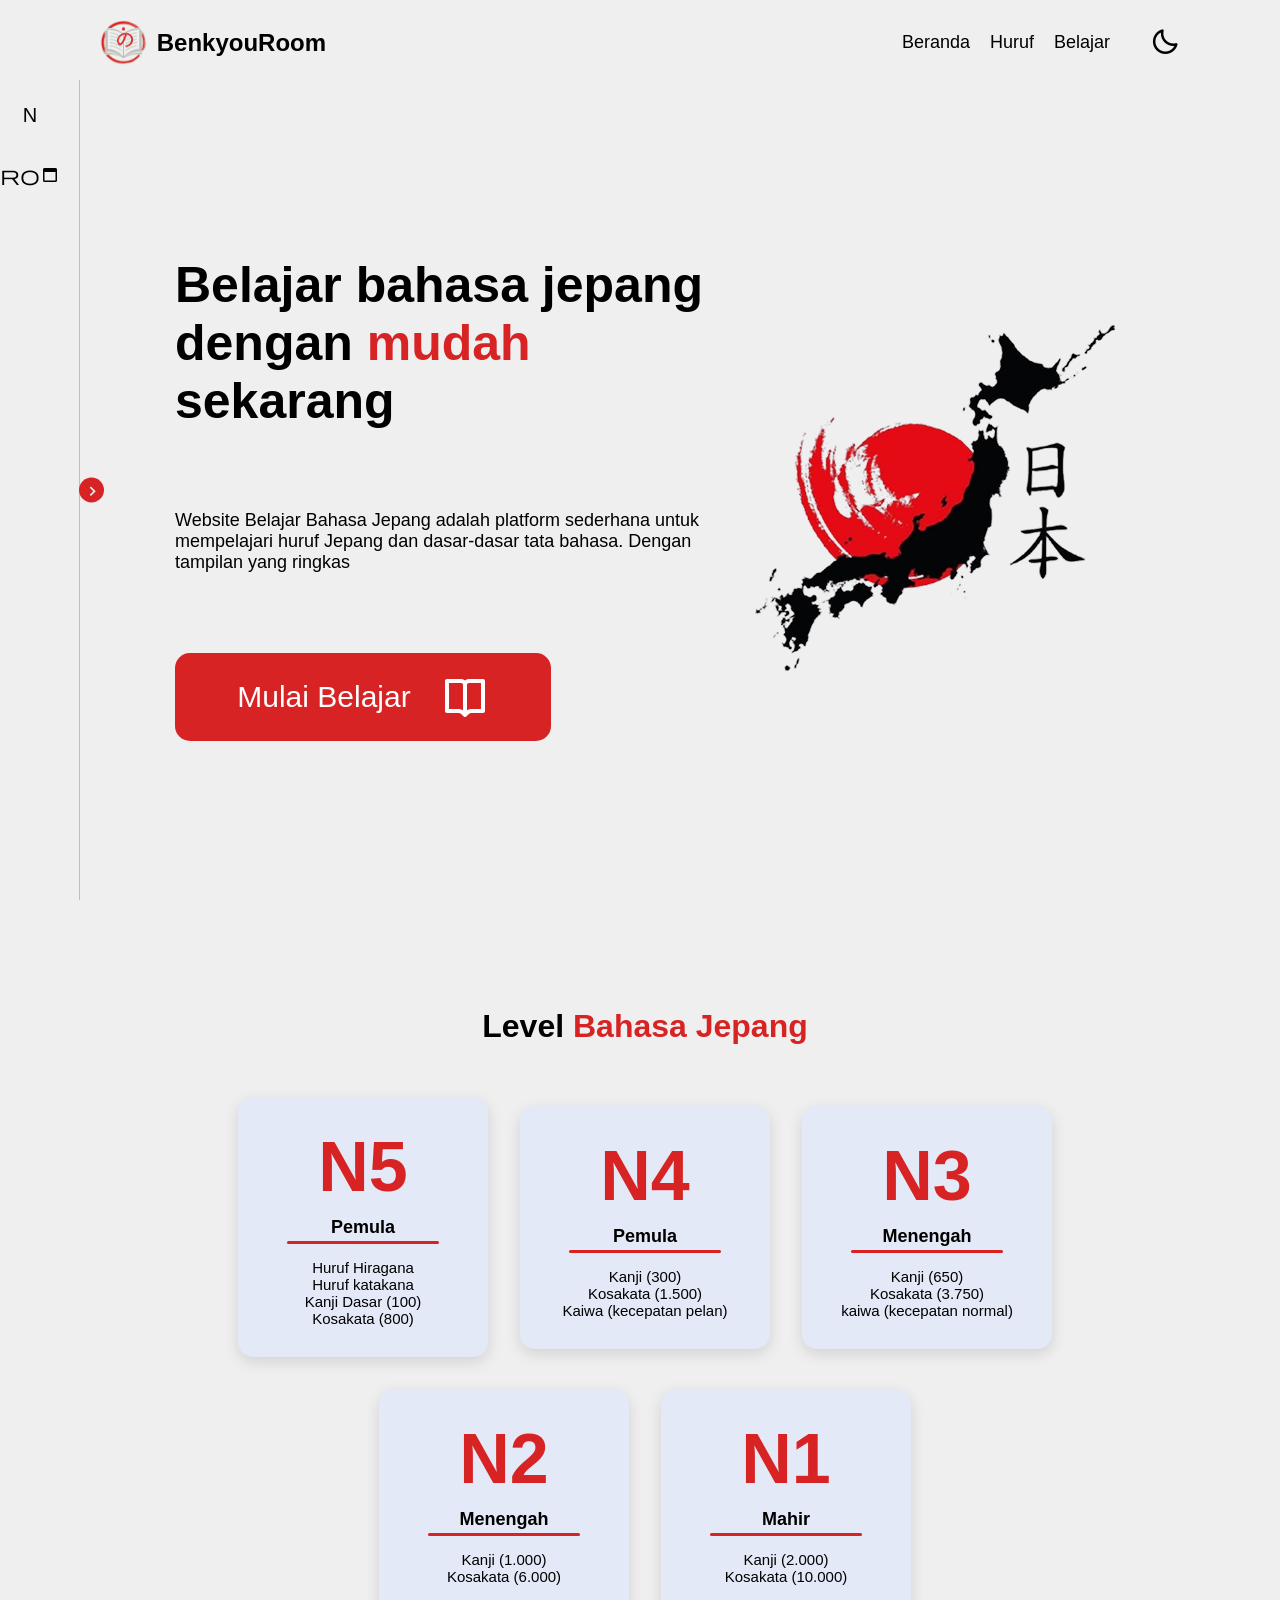
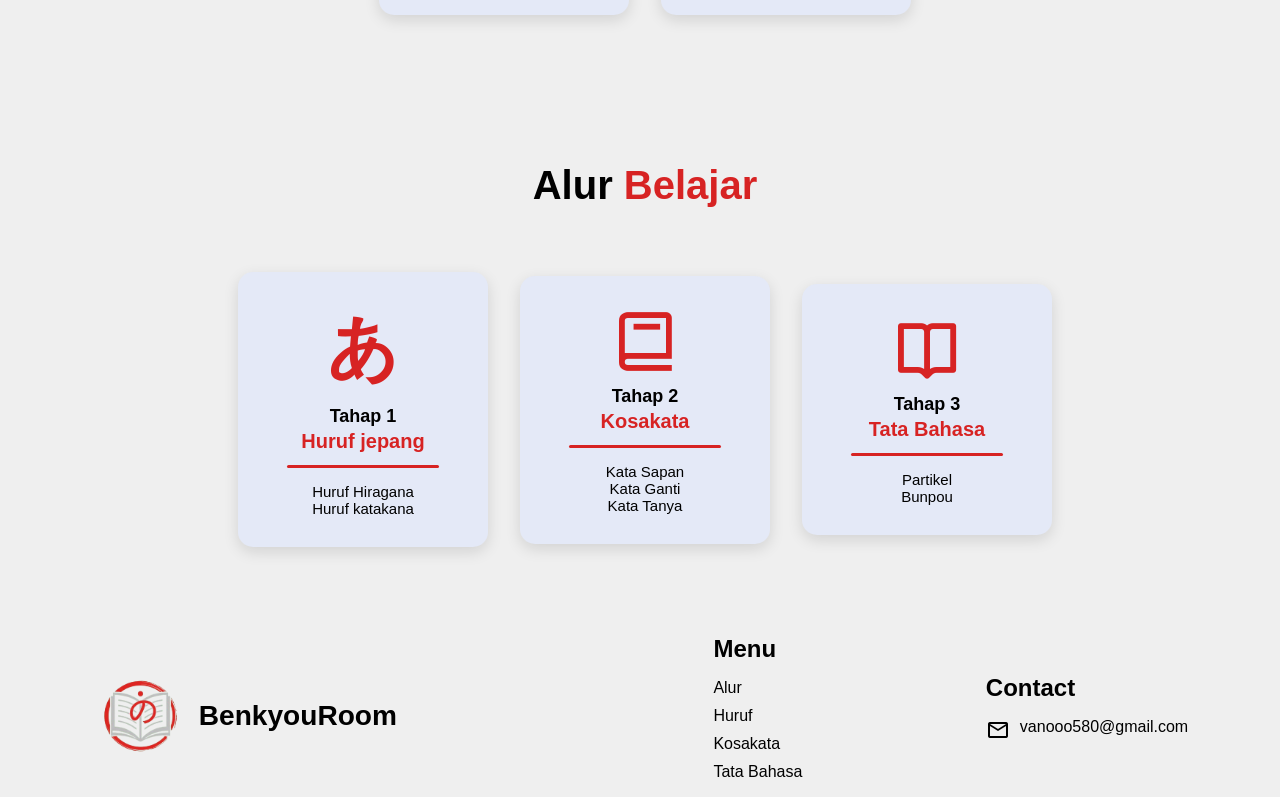
==== commit dd55e84d: "Perbaikan 1" ====
--- a/index.html
+++ b/index.html
@@ -19,7 +19,8 @@
         <h1>BenkyouRoom</h1>
     </div>
 
-      <i class='bx bx-menu' id="menu-icon"></i>
+    <i class='bx bx-menu' id="menu-icon"></i>
+
 
       <ul class="navbar1">
         <li><a href="#">Beranda</a></li>
@@ -28,8 +29,7 @@
         <li><div class="bottom-content">
           <li class="mode">
             <div class="moon-sun">
-              <i class="bx bx-moon icon moon icon-mode toggle-mode"></i>
-              <span class="mode-text text">Dark Mode</span>
+              <i class="bx bx-moon icon moon icon-mode toggle-mode" id="mode"></i>
             </div>
           </li>
         </div></li>
@@ -205,6 +205,6 @@
         </div>
       </footer>
     </div>
-    <script src="script.js"></script>
+    <script src="scriptbernanda.js"></script>
   </body>
 </html>
--- a/style.css
+++ b/style.css
@@ -97,12 +97,8 @@
     display: none;
 }
 
-.navbar1 .mode {
-    color: var(--text-color);
-}
-
-.navbar1 .mode .moon-sun span {
-    display: none;
+.toggle-mode{
+    font-size: 30px;
 }
 
 /* ==== Sidebar ==== */
@@ -527,10 +523,6 @@
         font-size: 18px;
     }
 
-    .menu-bar .mode .moon-sun {
-        width: 50px;
-    }
-
     .toggle-switch .switch {
         height: 20px;
         width: 40px;
@@ -739,6 +731,19 @@
         margin: 1.5rem 0;
     }
 
+    .mode{
+        background-color: var(--primary-color);
+        padding: 12px;
+        border-radius: 10px;
+    }
+
+    #mode{
+        color: var(--text-color);
+       display: block;
+       margin: 0 auto;
+    }
+
+    
     .footer-container {
         flex-direction: column;
         text-align: center;
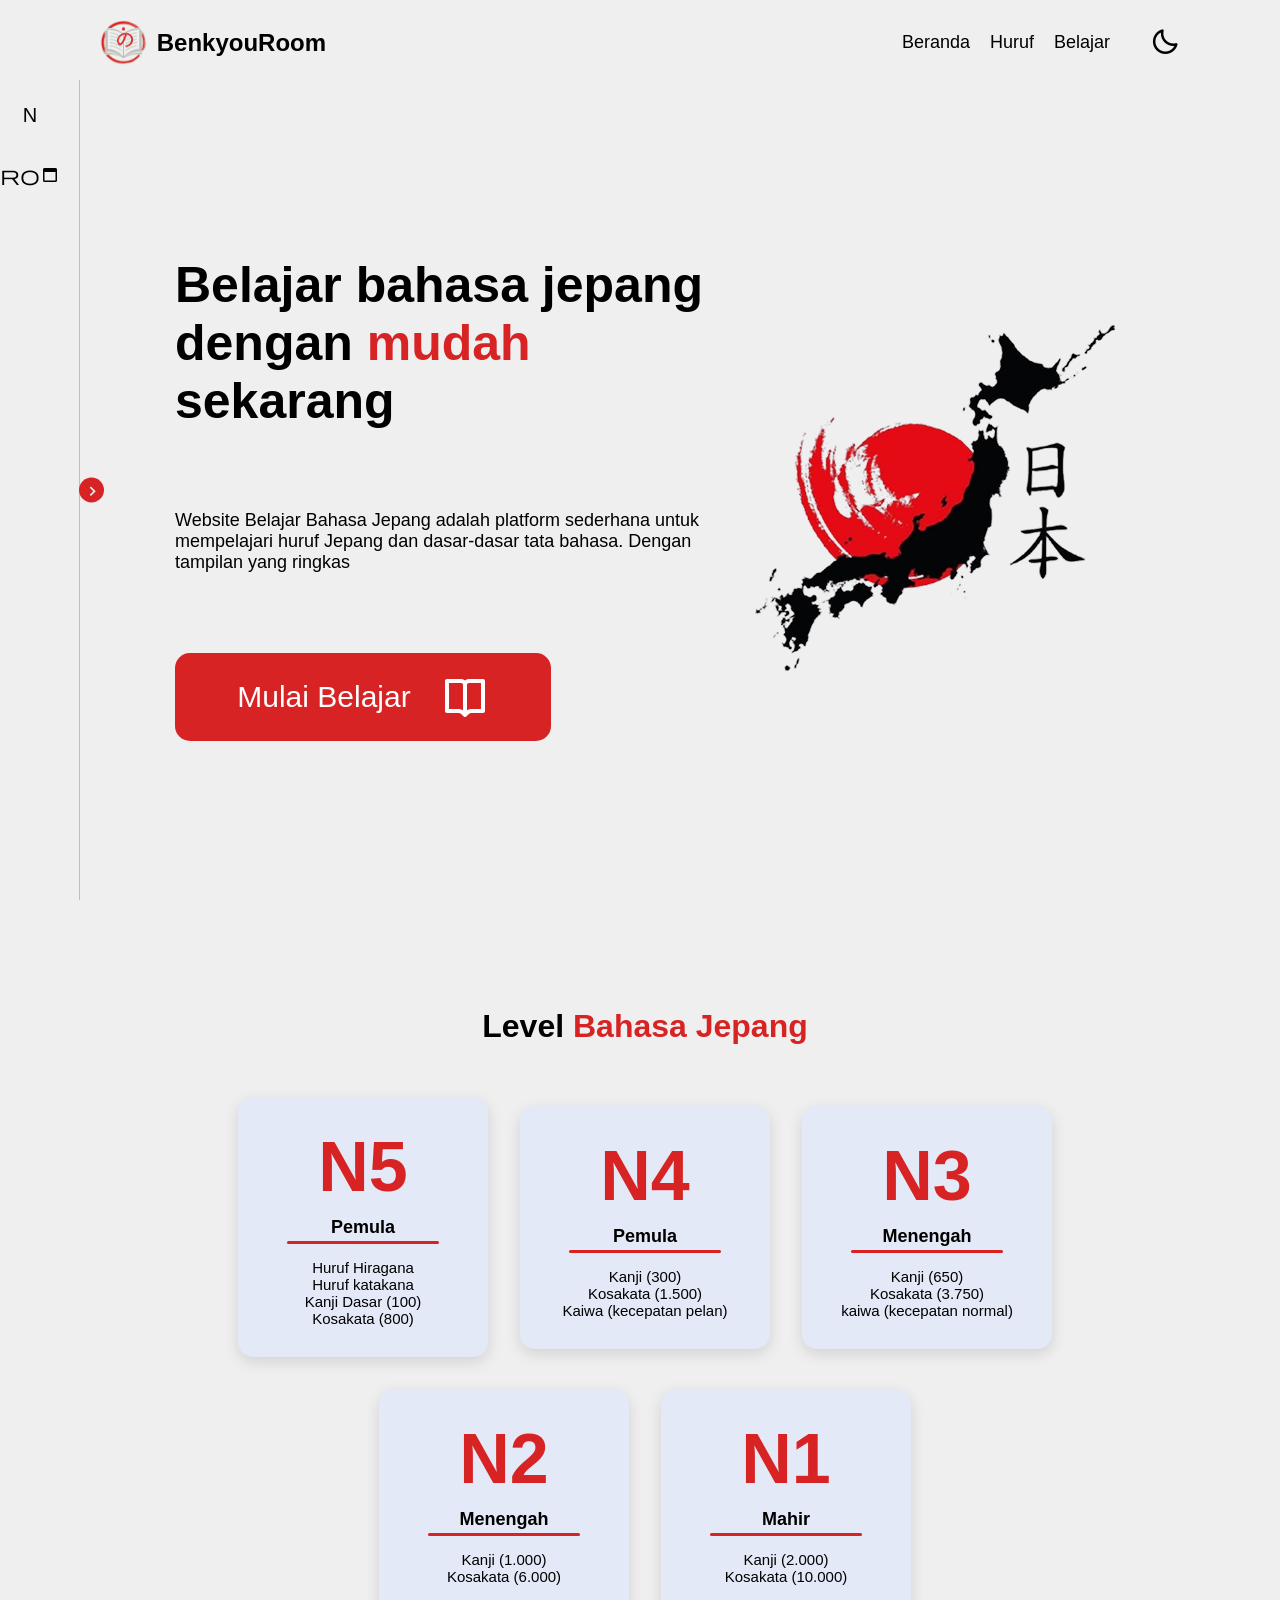
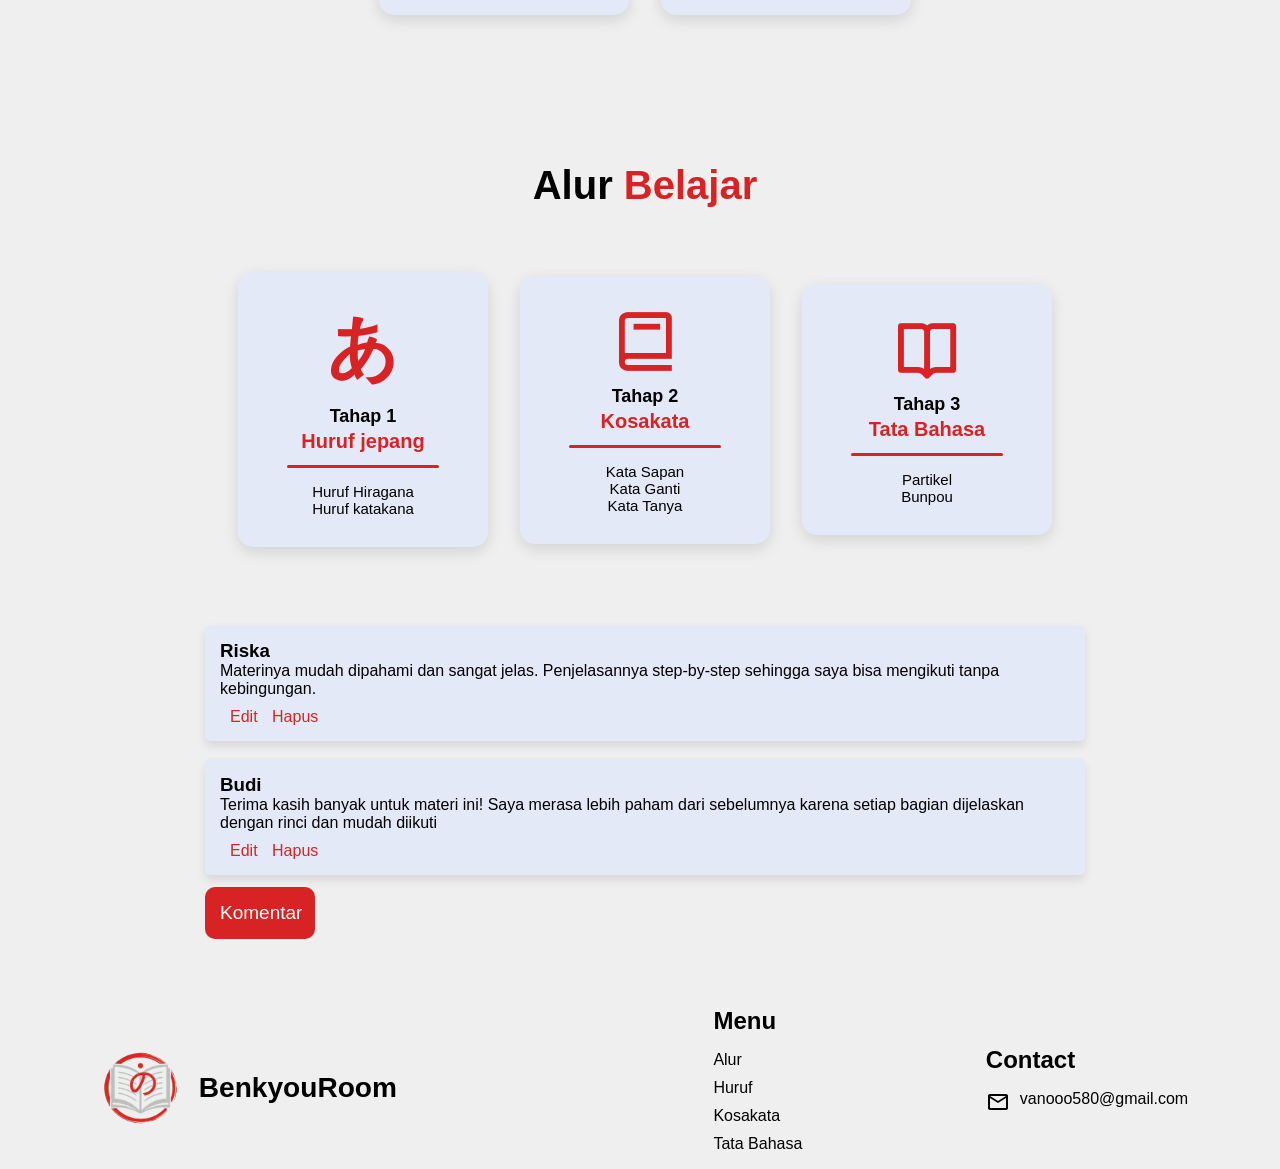
==== commit 2a173cff: "pindah" ====
--- a/index.html
+++ b/index.html
@@ -1,210 +1,241 @@
 <!DOCTYPE html>
 <html lang="en">
-  <head>
-    <meta charset="UTF-8" />
-    <meta name="viewport" content="width=device-width, initial-scale=1.0" />
-    <title>BenkyouRoom</title>
-    <link rel="stylesheet" href="style.css" />
-    <link rel="shortcut icon" href="img/favicon.png" type="image/x-icon">
-    <link href="https://unpkg.com/boxicons@2.1.4/css/boxicons.min.css" rel="stylesheet" />
-    <link href="https://fonts.googleapis.com/css2?family=Material+Symbols+Outlined" rel="stylesheet" />
-  </head>
-  <body>
-
-    <!-- Navbar -->
-    <div id="appearance">
+
+<head>
+  <meta charset="UTF-8" />
+  <meta name="viewport" content="width=device-width, initial-scale=1.0" />
+  <title>BenkyouRoom</title>
+  <link rel="stylesheet" href="style.css" />
+  <link rel="shortcut icon" href="pic/favicon.png" type="image/x-icon">
+  <link href="https://unpkg.com/boxicons@2.1.4/css/boxicons.min.css" rel="stylesheet" />
+  <link href="https://fonts.googleapis.com/css2?family=Material+Symbols+Outlined" rel="stylesheet" />
+</head>
+</head>
+
+<body>
+
+  <!-- Navbar -->
+  <div id="appearance">
     <nav class="nav1">
       <div class="img1">
-        <img src="/img/logo.png" alt="icon" />
+        <img src="pic/logo.png" alt="icon">
         <h1>BenkyouRoom</h1>
-    </div>
-
-    <i class='bx bx-menu' id="menu-icon"></i>
+      </div>
+
+      <i class='bx bx-menu' id="menu-icon"></i>
 
 
       <ul class="navbar1">
         <li><a href="#">Beranda</a></li>
         <li><a href="huruf.html">Huruf</a></li>
         <li><a href="belajar.html">Belajar</a></li>
-        <li><div class="bottom-content">
-          <li class="mode">
-            <div class="moon-sun">
-              <i class="bx bx-moon icon moon icon-mode toggle-mode" id="mode"></i>
-            </div>
+        <li>
+          <div class="bottom-content">
+        <li class="mode">
+          <div class="moon-sun">
+            <i class="bx bx-moon icon moon icon-mode toggle-mode" id="mode"></i>
+          </div>
+        </li>
+  </div>
+  </li>
+  </ul>
+
+  </nav>
+
+  <!-- Sidebar -->
+  <div class="sidebar close">
+    <i class="bx bx-chevron-right toggle"></i>
+    <div class="menu-bar">
+      <div class="menu">
+        <ul class="menu-links">
+          <li class="nav-link">
+            <a href="#level">
+              <span class="icon">N</span>
+              <span class="text nav-text">Level</span>
+            </a>
           </li>
-        </div></li>
-      </ul>
-    
-    </nav>
-    
-      <!-- Sidebar -->
-      <div class="sidebar close">
-        <i class="bx bx-chevron-right toggle"></i>
-        <div class="menu-bar">
-          <div class="menu">
-            <ul class="menu-links">
-              <li class="nav-link">
-                <a href="#level">
-                  <span class="icon">N</span>
-                  <span class="text nav-text">Level</span>
-                </a>
-              </li>
-              <li class="nav-link">
-                <a href="#alur">
-                  <span class="material-symbols-outlined icon">
-                    road
-                    </span>
-                  <span class="text nav-text">Alur</span>
-                </a>
-              </li>
-            </ul>
-          </div>
-        </div>
-      </div>
-
-      <main class="container">
-        <div class="hero-section" id="beranda">
-          <div class="text">
-            <h1 class="header">
-              Belajar bahasa jepang dengan <span class="red">mudah</span> <br />
-              sekarang
-            </h1>
-            <p class="descrip">Website Belajar Bahasa Jepang adalah platform sederhana untuk mempelajari huruf Jepang dan dasar-dasar tata bahasa. Dengan tampilan yang ringkas</p>
-            <div class="btn">
-              <button  id="btnMulai">Mulai Belajar <i class="bx bx-book-open icon"></i></button>
-            </div>
-          </div>
-
-          <div class="img-wrapper">
-            <img class="pulau_black" src="img/pulau_black.png" width="100%" />
-            <img class="pulau_with" src="img/pulau_with.png " width="110%" />
-          </div>
-        </div>
-
-        <div class="huruf-container" id="level">
-          <h1 class="title">Level <span class="red">Bahasa Jepang</span></h1>
-          <div class="huruf-wrapper">
-            <div class="box">
-              <h1>N5</h1>
-              <h4>Pemula</h4>
-              <span></span>
-              <ul>
-                <li>Huruf Hiragana</li>
-                <li>Huruf katakana</li>
-                <li>Kanji Dasar (100) </li>
-                <li>Kosakata (800) </li>
-              </ul>
-            </div>
-            <div class="box">
-              <h1>N4</h1>
-              <h4>Pemula</h4>
-              <span></span>
-              <ul>
-                <li>Kanji (300) </li>
-                <li>Kosakata (1.500) </li>
-                <li>Kaiwa (kecepatan pelan)</li>
-              </ul>
-            </div>
-            <div class="box">
-              <h1>N3</h1>
-              <h4>Menengah</h4>
-              <span></span>
-              <ul>
-                <li>Kanji (650) </li>
-                <li>Kosakata (3.750) </li>
-                <li>kaiwa (kecepatan normal)</li>
-                <li></li>
-              </ul>
-            </div>
-          </div>
-          <div class="huruf-wrapper">
-            <div class="box">
-              <h1>N2</h1>
-              <h4>Menengah</h4>
-              <span></span>
-              <ul>
-                <li>Kanji (1.000) </li>
-                <li>Kosakata (6.000) </li>
-              </ul>
-            </div>
-            <div class="box">
-              <h1>N1</h1>
-              <h4>Mahir</h4>
-              <span></span>
-              <ul>
-                <li>Kanji (2.000) </li>
-                <li>Kosakata (10.000) </li>
-              </ul>
-            </div>
-          </div>
-        </div>
-        <!-- ==== Alur Belajar ==== -->
-         <div class="huruf-container" id="alur">
-          <h1 class="title">Alur <span class="red">Belajar</span> </h1>
-
-          <div class="huruf-wrapper">
-            <div class="box">
-              <h1>あ</h1>
-              <h4>Tahap 1</h4>
-              <h2>Huruf jepang</h2>
-              <span></span>
-              <ul>
-                <li>Huruf Hiragana</li>
-                <li>Huruf katakana</li>
-              </ul>
-            </div>
-            <div class="box">
-              <i class='bx bx-book'></i>
-              <h4>Tahap 2</h4>
-              <h2>Kosakata</h2>
-              <span></span>
-              <ul>
-                <li>Kata Sapan</li>
-                <li>Kata Ganti</li>
-                <li>Kata Tanya</li>
-              </ul>
-            </div>
-            <div class="box">
-              <i class='bx bx-book-open'></i>
-              <h4>Tahap 3</h4>
-              <h2>Tata Bahasa</h2>
-              <span></span>
-              <ul>
-                <li>Partikel</li>
-                <li>Bunpou</li>
-              </ul>
-            </div>
-          </div>
-         </div>
-      </main>
-
-      <footer class="container">
-        <div class="footer-container">
-          <div class="logo">
-            <img src="img/logo.png" alt="Logo" width="18%">
-            <h3>BenkyouRoom</h3>
-          </div>
-          <div class="menu">
-            <h2>Menu</h2>
-            <ul class="jarak">
-              <li>Alur</li>
-              <li>Huruf</li>
-              <li>Kosakata</li>
-              <li>Tata Bahasa</li>
-            </ul>
-          </div>
-          <div class="contact">
-            <h2>Contact</h2>
-           <div class="contact-container jarak">
-            <span class="material-symbols-outlined">
-              mail
+          <li class="nav-link">
+            <a href="#alur">
+              <span class="material-symbols-outlined icon">
+                road
               </span>
-            <p>vanooo580@gmail.com</p>
-           </div>
-          </div>
-        </div>
-      </footer>
-    </div>
-    <script src="scriptbernanda.js"></script>
-  </body>
-</html>
+              <span class="text nav-text">Alur</span>
+            </a>
+          </li>
+        </ul>
+      </div>
+    </div>
+  </div>
+
+  <main class="container">
+    <div class="hero-section" id="beranda">
+      <div class="text">
+        <h1 class="header">
+          Belajar bahasa jepang dengan <span class="red">mudah</span> <br />
+          sekarang
+        </h1>
+        <p class="descrip">Website Belajar Bahasa Jepang adalah platform sederhana untuk mempelajari huruf Jepang dan dasar-dasar tata bahasa. Dengan tampilan yang ringkas</p>
+        <div class="btn">
+          <button id="btnMulai">Mulai Belajar <i class="bx bx-book-open icon"></i></button>
+        </div>
+      </div>
+
+      <div class="img-wrapper">
+        <img class="pulau_black" src="pic/pulau_black.png" width="100%" />
+        <img class="pulau_with" src="pic/pulau_with.png " width="110%" />
+      </div>
+    </div>
+
+    <div class="huruf-container" id="level">
+      <h1 class="title">Level <span class="red">Bahasa Jepang</span></h1>
+      <div class="huruf-wrapper">
+        <div class="box">
+          <h1>N5</h1>
+          <h4>Pemula</h4>
+          <span></span>
+          <ul>
+            <li>Huruf Hiragana</li>
+            <li>Huruf katakana</li>
+            <li>Kanji Dasar (100) </li>
+            <li>Kosakata (800) </li>
+          </ul>
+        </div>
+        <div class="box">
+          <h1>N4</h1>
+          <h4>Pemula</h4>
+          <span></span>
+          <ul>
+            <li>Kanji (300) </li>
+            <li>Kosakata (1.500) </li>
+            <li>Kaiwa (kecepatan pelan)</li>
+          </ul>
+        </div>
+        <div class="box">
+          <h1>N3</h1>
+          <h4>Menengah</h4>
+          <span></span>
+          <ul>
+            <li>Kanji (650) </li>
+            <li>Kosakata (3.750) </li>
+            <li>kaiwa (kecepatan normal)</li>
+            <li></li>
+          </ul>
+        </div>
+      </div>
+      <div class="huruf-wrapper">
+        <div class="box">
+          <h1>N2</h1>
+          <h4>Menengah</h4>
+          <span></span>
+          <ul>
+            <li>Kanji (1.000) </li>
+            <li>Kosakata (6.000) </li>
+          </ul>
+        </div>
+        <div class="box">
+          <h1>N1</h1>
+          <h4>Mahir</h4>
+          <span></span>
+          <ul>
+            <li>Kanji (2.000) </li>
+            <li>Kosakata (10.000) </li>
+          </ul>
+        </div>
+      </div>
+    </div>
+    <!-- ==== Alur Belajar ==== -->
+    <div class="huruf-container" id="alur">
+      <h1 class="title">Alur <span class="red">Belajar</span> </h1>
+
+      <div class="huruf-wrapper">
+        <div class="box">
+          <h1>あ</h1>
+          <h4>Tahap 1</h4>
+          <h2>Huruf jepang</h2>
+          <span></span>
+          <ul>
+            <li>Huruf Hiragana</li>
+            <li>Huruf katakana</li>
+          </ul>
+        </div>
+        <div class="box">
+          <i class='bx bx-book'></i>
+          <h4>Tahap 2</h4>
+          <h2>Kosakata</h2>
+          <span></span>
+          <ul>
+            <li>Kata Sapan</li>
+            <li>Kata Ganti</li>
+            <li>Kata Tanya</li>
+          </ul>
+        </div>
+        <div class="box">
+          <i class='bx bx-book-open'></i>
+          <h4>Tahap 3</h4>
+          <h2>Tata Bahasa</h2>
+          <span></span>
+          <ul>
+            <li>Partikel</li>
+            <li>Bunpou</li>
+          </ul>
+        </div>
+      </div>
+    </div>
+
+    <div class="komentar">
+      <div class="box-container">
+        <div class="box-komentar shadow">
+          <h3>Riska</h3>
+          <p>Materinya mudah dipahami dan sangat jelas. Penjelasannya step-by-step sehingga saya bisa mengikuti tanpa kebingungan.</p>
+          <div class="aksi">
+            <a>Edit</a>
+            <a>Hapus</a>
+          </div>
+        </div>
+
+        <div class="box-komentar shadow">
+          <h3>Budi</h3>
+          <p>Terima kasih banyak untuk materi ini! Saya merasa lebih paham dari sebelumnya karena setiap bagian dijelaskan dengan rinci dan mudah diikuti</p>
+          <div class="aksi">
+            <a>Edit</a>
+            <a>Hapus</a>
+          </div>
+        </div>
+          <div class="btn-komentar">
+            <a href="komentar.html">Komentar</a>
+          </div>
+      </div>
+    </div>
+  </main>
+
+  <footer class="container">
+    <div class="footer-container">
+      <div class="logo">
+        <img src="pic/logo.png" alt="Logo" width="18%">
+        <h3>BenkyouRoom</h3>
+      </div>
+      <div class="menu">
+        <h2>Menu</h2>
+        <ul class="jarak">
+          <li>Alur</li>
+          <li>Huruf</li>
+          <li>Kosakata</li>
+          <li>Tata Bahasa</li>
+        </ul>
+      </div>
+      <div class="contact">
+        <h2>Contact</h2>
+        <div class="contact-container jarak">
+          <span class="material-symbols-outlined">
+            mail
+          </span>
+          <p>vanooo580@gmail.com</p>
+        </div>
+      </div>
+    </div>
+  </footer>
+  </div>
+  <script src="scriptbernanda.js"></script>
+</body>
+
+</html>
--- a/style.css
+++ b/style.css
@@ -95,6 +95,10 @@
     font-size: 36px;
     color: #333;
     display: none;
+}
+
+#mode{
+    color: var(--text-color);
 }
 
 .toggle-mode{
@@ -440,7 +444,92 @@
     text-align: center;
 }
 
-
+/* ==== Komentar ==== */
+.komentar{
+    display: flex;
+    align-items: center;
+    justify-content: center;
+    padding: 20px;
+}
+
+.box-komentar{
+    margin-top: 18px;
+    max-width: 55rem;
+    background-color: var(--body-color);
+    padding: 15px;
+    border-radius: 5px;
+}
+ .box-container .btn-komentar{
+    margin-top: 12px;
+    background-color: #D72323;
+    padding: 15px;
+    width: 110px;
+    border-radius: 10px;
+}
+
+ .box-container .btn-komentar a{
+   text-decoration: none;
+   font-size: 19px;
+   color: #fff;
+}
+
+.shadow{
+    box-shadow: 0 5px 10px rgba(0, 0, 0, 0.1);
+}
+
+.aksi {
+    margin-top: 10px;
+}
+
+.aksi a{
+    padding-left: 10px;
+    color: var(--primary-color);
+}
+
+/* ==== form ==== */
+
+.form-container {
+    display: flex;
+    justify-content: center;
+    align-items: center;
+    height:100vh;
+}
+
+.form-box {
+    background-color: #fff;
+    padding: 25px 30px;
+    border-radius: 10px;
+    box-shadow: 0 4px 12px rgba(0, 0, 0, 0.2);
+    width: 350px;
+}
+
+.form-box h2 {
+    text-align: center;
+    margin-bottom: 20px;
+}
+
+.form-box input,
+.form-box textarea {
+    width: 100%;
+    padding: 10px;
+    margin-bottom: 15px;
+    border-radius: 5px;
+    border: 1px solid #ccc;
+    box-sizing: border-box;
+    font-size: 14px;
+}
+
+.form-box button {
+    width: 100%;
+    padding: 10px;
+    background-color: var(--primary-color);
+    border: none;
+    border-radius: 5px;
+    color: white;
+    font-size: 16px;
+    cursor: pointer;
+    transition: background-color 0.3s;
+}
 /* ==== footer ==== */
 
 .footer-container {
